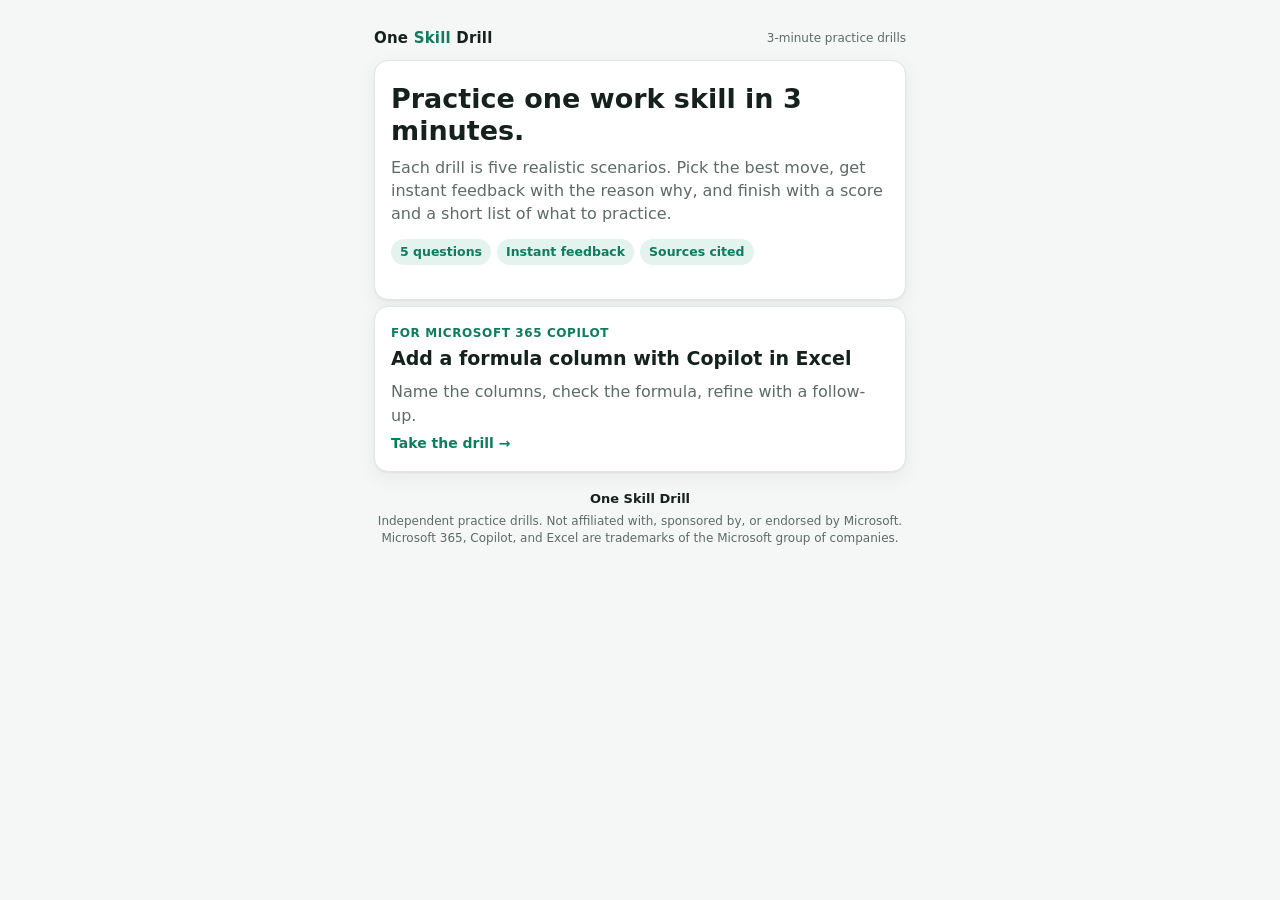
==== docs/index.html @ 16c70a92 "Serve site from docs/ for GitHub Pages" ====
<!doctype html>
<html lang="en">
<head>
<meta charset="utf-8">
<meta name="viewport" content="width=device-width, initial-scale=1, viewport-fit=cover">
<title>One Skill Drill · Practice one work skill in 3 minutes</title>
<meta name="description" content="Short interactive practice drills. One skill, five realistic scenarios, instant feedback, and a score.">
<meta name="theme-color" content="#0f7b5f">
<link rel="icon" href="data:image/svg+xml,%3Csvg xmlns='http://www.w3.org/2000/svg' viewBox='0 0 32 32'%3E%3Crect width='32' height='32' rx='8' fill='%230f7b5f'/%3E%3Ctext x='16' y='22' font-size='16' font-family='Arial' font-weight='700' fill='white' text-anchor='middle'%3E1%3C/text%3E%3C/svg%3E">
<link rel="stylesheet" href="engine/drill.css">
</head>
<body>
<div class="wrap">
  <div class="top"><a class="brand" href="./">One <span>Skill</span> Drill</a><span class="tag">3-minute practice drills</span></div>
  <div class="card">
    <h1>Practice one work skill in 3 minutes.</h1>
    <p class="lede">Each drill is five realistic scenarios. Pick the best move, get instant feedback with the reason why, and finish with a score and a short list of what to practice.</p>
    <ul class="meta"><li>5 questions</li><li>Instant feedback</li><li>Sources cited</li></ul>
  </div>
  <div class="drills">
    <a class="card" href="copilot-excel-formula-column/">
      <p class="label">for Microsoft 365 Copilot</p>
      <h2>Add a formula column with Copilot in Excel</h2>
      <p class="lede" style="margin:0">Name the columns, check the formula, refine with a follow-up.</p>
      <span class="go">Take the drill →</span>
    </a>
  </div>
  <footer>
    <span class="fb-brand">One Skill Drill</span>
    <p>Independent practice drills. Not affiliated with, sponsored by, or endorsed by Microsoft. Microsoft 365, Copilot, and Excel are trademarks of the Microsoft group of companies.</p>
      </footer>
</div>
</body>
</html>
---- docs/engine/drill.css ----
/* One Skill Drill engine styles - mobile first, no external assets */
:root{
  --bg:#f5f7f6; --card:#ffffff; --ink:#15211d; --muted:#5d6b66; --line:#dfe6e3;
  --accent:#0f7b5f; --accent-ink:#ffffff; --accent-soft:#e3f3ed;
  --good:#167a3e; --good-soft:#e5f5ea; --bad:#b4232c; --bad-soft:#fbe9ea;
  --warn:#9a6a00; --warn-soft:#fff4d6; --sel:#2f6fde;
  --radius:14px; --shadow:0 1px 2px rgba(0,0,0,.05),0 6px 20px rgba(16,40,32,.06);
  font-family:system-ui,-apple-system,"Segoe UI",Roboto,"Helvetica Neue",Arial,sans-serif;
}
*{box-sizing:border-box}
html,body{margin:0;background:var(--bg);color:var(--ink)}
body{line-height:1.45;-webkit-text-size-adjust:100%}
a{color:var(--accent)}
.wrap{max-width:560px;margin:0 auto;padding:16px 14px 28px}
.top{display:flex;align-items:center;justify-content:space-between;gap:10px;margin-bottom:10px}
.brand{font-weight:800;letter-spacing:.2px;font-size:15px;color:var(--ink);text-decoration:none}
.brand span{color:var(--accent)}
.tag{font-size:12px;color:var(--muted);text-align:right}
.card{background:var(--card);border:1px solid var(--line);border-radius:var(--radius);box-shadow:var(--shadow);padding:18px 16px}
h1{font-size:23px;line-height:1.2;margin:4px 0 8px}
h2{font-size:19px;line-height:1.25;margin:2px 0 10px}
.lede{color:var(--muted);margin:0 0 14px}
.meta{display:flex;flex-wrap:wrap;gap:6px;margin:0 0 16px;padding:0;list-style:none}
.meta li{font-size:12.5px;background:var(--accent-soft);color:var(--accent);padding:4px 9px;border-radius:999px;font-weight:600}
.btn{appearance:none;border:0;border-radius:12px;background:var(--accent);color:var(--accent-ink);font-weight:700;font-size:16px;padding:14px 18px;width:100%;cursor:pointer;min-height:48px}
.btn:focus-visible,.opt:focus-visible{outline:3px solid var(--sel);outline-offset:2px}
.btn.ghost{background:transparent;color:var(--accent);border:1.5px solid var(--accent)}
.btn-row{display:grid;gap:10px;margin-top:14px}
.progress{display:flex;align-items:center;gap:10px;margin:2px 0 14px;font-size:13px;color:var(--muted)}
.bar{flex:1;height:7px;background:var(--line);border-radius:99px;overflow:hidden}
.bar i{display:block;height:100%;background:var(--accent);width:0;transition:width .35s ease}
.label{font-size:12px;font-weight:700;text-transform:uppercase;letter-spacing:.6px;color:var(--accent);margin:0 0 4px}
.scenario{margin:0 0 12px}
.ask{font-weight:700;margin:14px 0 10px;font-size:17px}
.opts{display:grid;gap:9px}
.opt{display:flex;gap:10px;align-items:flex-start;text-align:left;width:100%;background:#fff;border:1.5px solid var(--line);border-radius:12px;padding:12px;font-size:15.5px;color:var(--ink);cursor:pointer;min-height:48px;transition:border-color .15s,background .15s}
.opt:hover:not([disabled]){border-color:#aac4bb}
.opt .k{flex:0 0 26px;height:26px;border-radius:7px;background:var(--bg);border:1px solid var(--line);display:grid;place-items:center;font-weight:700;font-size:13px;color:var(--muted)}
.opt .t{flex:1}
.opt.prompt .t{font-family:ui-monospace,SFMono-Regular,Menlo,Consolas,monospace;font-size:14px}
.opt[disabled]{cursor:default}
.opt.correct{border-color:var(--good);background:var(--good-soft)}
.opt.correct .k{background:var(--good);color:#fff;border-color:var(--good)}
.opt.wrong{border-color:var(--bad);background:var(--bad-soft)}
.opt.wrong .k{background:var(--bad);color:#fff;border-color:var(--bad)}
.opt.dim{opacity:.6}
.fb{margin-top:12px;border-radius:12px;padding:12px 13px;font-size:15px;display:none}
.fb.show{display:block;animation:pop .2s ease}
.fb.good{background:var(--good-soft);border:1px solid #b9e2c7}
.fb.bad{background:var(--bad-soft);border:1px solid #f0c3c6}
.fb b{display:block;margin-bottom:3px}
.fb .src{display:block;margin-top:6px;font-size:12.5px;color:var(--muted)}
@keyframes pop{from{transform:translateY(4px);opacity:0}to{transform:none;opacity:1}}
/* visuals */
.vis{margin:10px 0 4px;display:grid;gap:10px}
.sheet{border:1px solid #cfd8d4;border-radius:10px;overflow:hidden;background:#fff;font-size:13px}
.sheet .tabs{display:flex;gap:2px;background:#eef2f0;border-top:1px solid #cfd8d4;padding:0 6px;order:3}
.sheet .tabs span{padding:5px 10px;font-size:12px;color:var(--muted)}
.sheet .tabs span.on{background:#fff;color:var(--accent);font-weight:700;border-bottom:2px solid var(--accent)}
.sheet .fx{display:flex;gap:8px;align-items:center;border-bottom:1px solid #cfd8d4;padding:5px 8px;font-family:ui-monospace,Menlo,Consolas,monospace;font-size:12.5px;background:#fafcfb}
.sheet .fx em{font-style:italic;color:var(--muted);font-family:Georgia,serif;font-weight:700}
.sheet .fx .ref{color:var(--muted);min-width:24px}
.sheet .scroll{overflow-x:auto;-webkit-overflow-scrolling:touch}
.sheet table{border-collapse:collapse;width:100%;min-width:100%}
.sheet th,.sheet td{border:1px solid #e3e9e6;padding:6px 7px;white-space:nowrap;text-align:left}
.sheet thead th{background:#eef2f0;color:var(--muted);font-weight:600;font-size:11.5px;text-align:center;padding:3px}
.sheet td.rn{background:#eef2f0;color:var(--muted);font-size:11.5px;text-align:center;width:26px;padding:3px}
.sheet tr.hdr td:not(.rn){font-weight:700;background:#f4f8f6}
.sheet td.num{text-align:right;font-variant-numeric:tabular-nums}
.sheet td.new{background:#fff8dc;box-shadow:inset 0 0 0 1.5px #e3b341}
.sheet td.sel{box-shadow:inset 0 0 0 2px var(--sel)}
.sheet td.bad{background:var(--bad-soft);color:var(--bad)}
.sheet td.good{background:var(--good-soft)}
.sheet td.q{color:var(--warn);font-weight:700;text-align:center}
.sheet .cap{padding:6px 9px;font-size:12px;color:var(--muted);border-top:1px solid #e3e9e6;background:#fafcfb}
.pane{border:1px solid #cfd8d4;border-radius:12px;background:#fbfcfc;overflow:hidden}
.pane .ph{display:flex;align-items:center;justify-content:space-between;padding:8px 11px;border-bottom:1px solid #e3e9e6;font-weight:700;font-size:13px}
.pane .ph small{font-weight:500;color:var(--muted)}
.pane .modes{display:flex;gap:6px;padding:9px 11px 0}
.pane .modes span{font-size:12px;border:1px solid #cfd8d4;border-radius:999px;padding:3px 10px;color:var(--muted);background:#fff}
.pane .modes span.on{border-color:var(--accent);color:var(--accent);font-weight:700}
.pane .msgs{padding:10px 11px;display:grid;gap:8px}
.pane .msg{max-width:88%;padding:8px 11px;border-radius:12px;font-size:13.5px}
.pane .msg.you{justify-self:end;background:var(--accent);color:#fff;border-bottom-right-radius:4px}
.pane .msg.reply{justify-self:start;background:#fff;border:1px solid #e3e9e6;border-bottom-left-radius:4px}
.pane .box{margin:0 11px 11px;border:1.5px solid #cfd8d4;border-radius:10px;padding:9px 11px;font-size:13.5px;color:var(--muted);background:#fff;display:flex;justify-content:space-between;gap:8px}
.pane .box b{color:var(--accent)}
.clip{border:1px solid #cfd8d4;border-radius:12px;background:#fff;overflow:hidden}
.clip .ch{background:#22302b;color:#fff;padding:9px 12px;font-weight:700;font-size:13.5px;display:flex;justify-content:space-between;gap:8px}
.clip .ch small{font-weight:500;opacity:.8}
.clip ul{list-style:none;margin:0;padding:4px 0}
.clip li{display:flex;justify-content:space-between;align-items:center;gap:10px;padding:8px 12px;border-bottom:1px solid #eef2f0;font-size:13.5px}
.clip li:last-child{border-bottom:0}
.clip li .st{font-weight:700;font-size:12px;white-space:nowrap;padding:2px 8px;border-radius:999px}
.st.ok{background:var(--good-soft);color:var(--good)}
.st.bad{background:var(--bad-soft);color:var(--bad)}
.st.warn{background:var(--warn-soft);color:var(--warn)}
.st.todo{background:#eef2f0;color:var(--muted)}
.clip li.hl{background:#fffbea}
.clip .cf{padding:8px 12px;font-size:12px;color:var(--muted);background:#fafcfb;border-top:1px solid #eef2f0}
/* results */
.score{display:flex;align-items:center;gap:16px;margin:6px 0 14px}
.ring{--p:0;width:96px;height:96px;border-radius:50%;flex:0 0 96px;display:grid;place-items:center;background:conic-gradient(var(--accent) calc(var(--p)*1%),var(--line) 0)}
.ring b{width:76px;height:76px;border-radius:50%;background:#fff;display:grid;place-items:center;font-size:24px}
.recap{margin:8px 0 0;padding-left:20px}
.recap li{margin:6px 0}
.recap li.ok{color:var(--muted)}
.sources{margin-top:18px;font-size:13px;color:var(--muted)}
.sources h3{font-size:13px;text-transform:uppercase;letter-spacing:.6px;margin:0 0 6px;color:var(--ink)}
.sources ol{padding-left:20px;margin:0}
.sources li{margin:4px 0;word-break:break-word}
footer{margin-top:18px;text-align:center;font-size:12px;color:var(--muted)}
footer .fb-brand{font-weight:800;color:var(--ink);font-size:13px;display:block;margin-bottom:4px}
footer p{margin:4px 0}
.sr{position:absolute;width:1px;height:1px;overflow:hidden;clip:rect(0 0 0 0)}
.drills{display:grid;gap:12px;margin-top:6px}
.drills a.card{display:block;text-decoration:none;color:inherit}
.drills a.card:hover{border-color:#aac4bb}
.drills .go{color:var(--accent);font-weight:700;font-size:14px;margin-top:6px;display:block}
@media (min-width:600px){.wrap{padding-top:28px}h1{font-size:27px}}
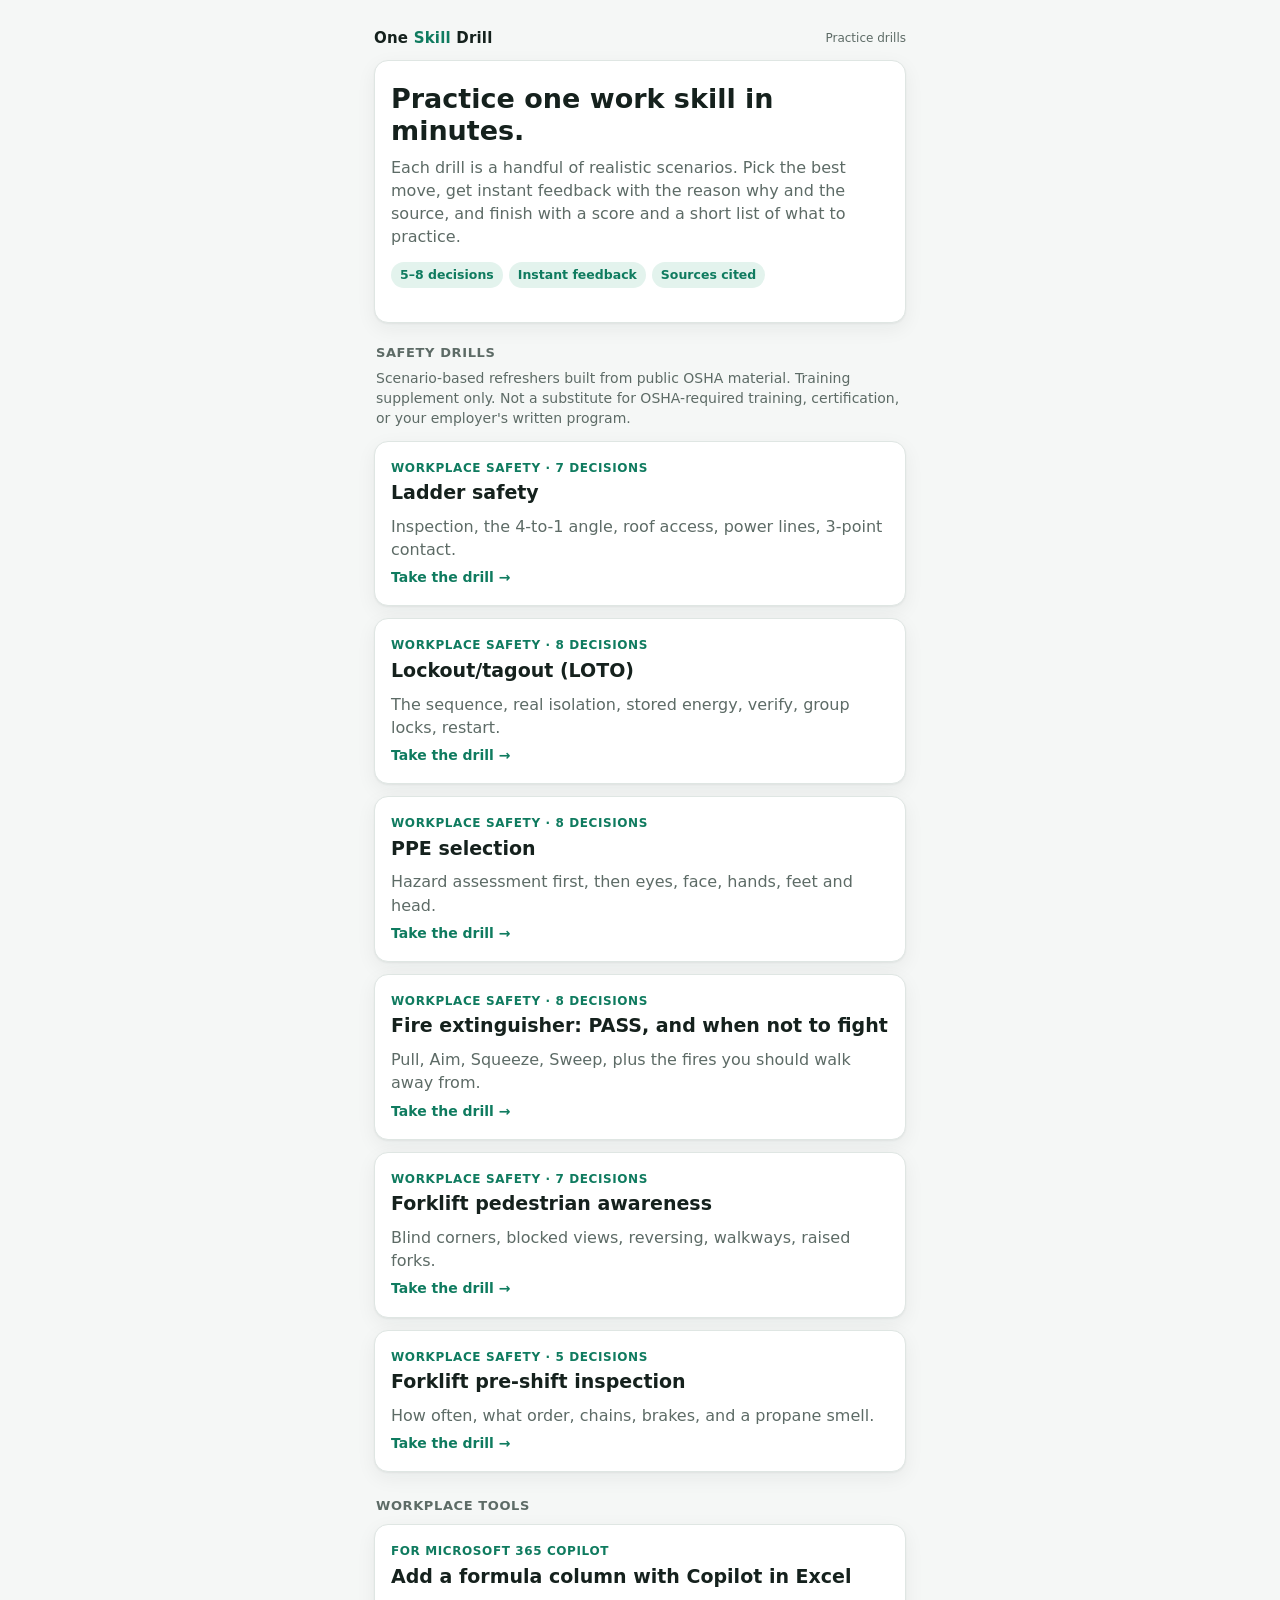
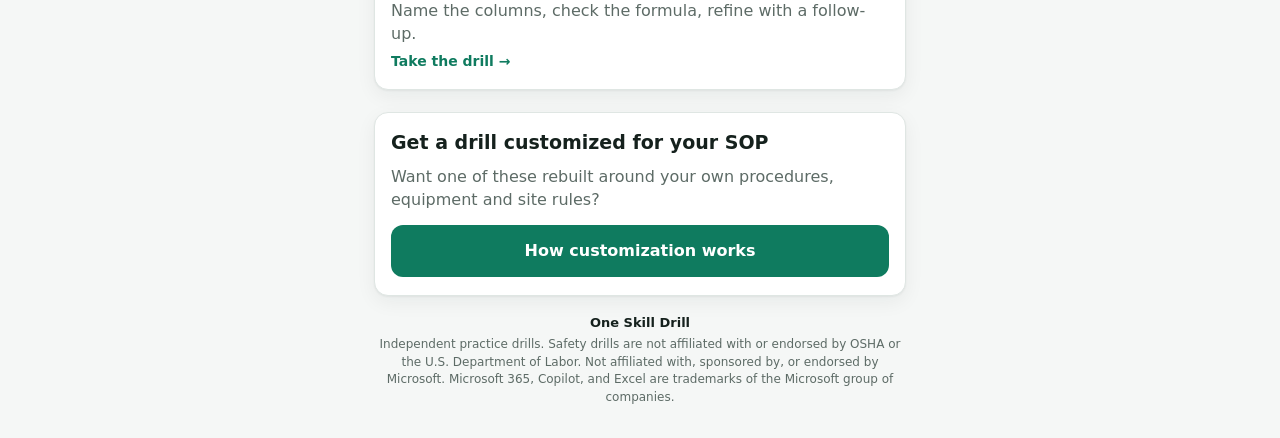
==== commit 612fa886: "Add safety drills, customization page, and Safety drills section" ====
--- a/docs/index.html
+++ b/docs/index.html
@@ -3,20 +3,68 @@
 <head>
 <meta charset="utf-8">
 <meta name="viewport" content="width=device-width, initial-scale=1, viewport-fit=cover">
-<title>One Skill Drill · Practice one work skill in 3 minutes</title>
-<meta name="description" content="Short interactive practice drills. One skill, five realistic scenarios, instant feedback, and a score.">
+<title>One Skill Drill · Practice one work skill in minutes</title>
+<meta name="description" content="Short interactive practice drills and workplace safety simulators. Realistic scenarios, instant feedback with sources, and a score.">
 <meta name="theme-color" content="#0f7b5f">
 <link rel="icon" href="data:image/svg+xml,%3Csvg xmlns='http://www.w3.org/2000/svg' viewBox='0 0 32 32'%3E%3Crect width='32' height='32' rx='8' fill='%230f7b5f'/%3E%3Ctext x='16' y='22' font-size='16' font-family='Arial' font-weight='700' fill='white' text-anchor='middle'%3E1%3C/text%3E%3C/svg%3E">
 <link rel="stylesheet" href="engine/drill.css">
+<style>
+.section-h{font-size:13px;text-transform:uppercase;letter-spacing:.6px;color:var(--muted);margin:26px 2px 10px}
+.section-h:first-of-type{margin-top:22px}
+.section-note{color:var(--muted);font-size:14px;margin:-4px 2px 12px}
+</style>
 </head>
 <body>
 <div class="wrap">
-  <div class="top"><a class="brand" href="./">One <span>Skill</span> Drill</a><span class="tag">3-minute practice drills</span></div>
+  <div class="top"><a class="brand" href="./">One <span>Skill</span> Drill</a><span class="tag">Practice drills</span></div>
   <div class="card">
-    <h1>Practice one work skill in 3 minutes.</h1>
-    <p class="lede">Each drill is five realistic scenarios. Pick the best move, get instant feedback with the reason why, and finish with a score and a short list of what to practice.</p>
-    <ul class="meta"><li>5 questions</li><li>Instant feedback</li><li>Sources cited</li></ul>
+    <h1>Practice one work skill in minutes.</h1>
+    <p class="lede">Each drill is a handful of realistic scenarios. Pick the best move, get instant feedback with the reason why and the source, and finish with a score and a short list of what to practice.</p>
+    <ul class="meta"><li>5–8 decisions</li><li>Instant feedback</li><li>Sources cited</li></ul>
   </div>
+
+  <h2 class="section-h" id="safety">Safety drills</h2>
+  <p class="section-note">Scenario-based refreshers built from public OSHA material. Training supplement only. Not a substitute for OSHA-required training, certification, or your employer's written program.</p>
+  <div class="drills">
+    <a class="card" href="ladder-safety/">
+      <p class="label">Workplace safety · 7 decisions</p>
+      <h2>Ladder safety</h2>
+      <p class="lede" style="margin:0">Inspection, the 4-to-1 angle, roof access, power lines, 3-point contact.</p>
+      <span class="go">Take the drill →</span>
+    </a>
+    <a class="card" href="lockout-tagout/">
+      <p class="label">Workplace safety · 8 decisions</p>
+      <h2>Lockout/tagout (LOTO)</h2>
+      <p class="lede" style="margin:0">The sequence, real isolation, stored energy, verify, group locks, restart.</p>
+      <span class="go">Take the drill →</span>
+    </a>
+    <a class="card" href="ppe-selection/">
+      <p class="label">Workplace safety · 8 decisions</p>
+      <h2>PPE selection</h2>
+      <p class="lede" style="margin:0">Hazard assessment first, then eyes, face, hands, feet and head.</p>
+      <span class="go">Take the drill →</span>
+    </a>
+    <a class="card" href="fire-extinguisher-pass/">
+      <p class="label">Workplace safety · 8 decisions</p>
+      <h2>Fire extinguisher: PASS, and when not to fight</h2>
+      <p class="lede" style="margin:0">Pull, Aim, Squeeze, Sweep, plus the fires you should walk away from.</p>
+      <span class="go">Take the drill →</span>
+    </a>
+    <a class="card" href="forklift-pedestrian-awareness/">
+      <p class="label">Workplace safety · 7 decisions</p>
+      <h2>Forklift pedestrian awareness</h2>
+      <p class="lede" style="margin:0">Blind corners, blocked views, reversing, walkways, raised forks.</p>
+      <span class="go">Take the drill →</span>
+    </a>
+    <a class="card" href="forklift-pre-shift-inspection/">
+      <p class="label">Workplace safety · 5 decisions</p>
+      <h2>Forklift pre-shift inspection</h2>
+      <p class="lede" style="margin:0">How often, what order, chains, brakes, and a propane smell.</p>
+      <span class="go">Take the drill →</span>
+    </a>
+  </div>
+
+  <h2 class="section-h" id="tools">Workplace tools</h2>
   <div class="drills">
     <a class="card" href="copilot-excel-formula-column/">
       <p class="label">for Microsoft 365 Copilot</p>
@@ -25,10 +73,17 @@
       <span class="go">Take the drill →</span>
     </a>
   </div>
+
+  <div class="card" style="margin-top:22px">
+    <h2 style="margin-top:0">Get a drill customized for your SOP</h2>
+    <p class="lede">Want one of these rebuilt around your own procedures, equipment and site rules?</p>
+    <a class="btn" href="contact/" style="display:block;text-align:center;text-decoration:none">How customization works</a>
+  </div>
+
   <footer>
     <span class="fb-brand">One Skill Drill</span>
-    <p>Independent practice drills. Not affiliated with, sponsored by, or endorsed by Microsoft. Microsoft 365, Copilot, and Excel are trademarks of the Microsoft group of companies.</p>
-      </footer>
+    <p>Independent practice drills. Safety drills are not affiliated with or endorsed by OSHA or the U.S. Department of Labor. Not affiliated with, sponsored by, or endorsed by Microsoft. Microsoft 365, Copilot, and Excel are trademarks of the Microsoft group of companies.</p>
+  </footer>
 </div>
 </body>
 </html>
--- a/docs/engine/drill.css
+++ b/docs/engine/drill.css
@@ -118,3 +118,8 @@
 .drills a.card:hover{border-color:#aac4bb}
 .drills .go{color:var(--accent);font-weight:700;font-size:14px;margin-top:6px;display:block}
 @media (min-width:600px){.wrap{padding-top:28px}h1{font-size:27px}}
+.disclaimer{margin:14px 0;padding:10px 12px;border-radius:10px;background:#fff7e0;border:1px solid #f0d58a;color:#5a4300;font-size:13.5px;line-height:1.45}
+.cta{margin-top:20px;padding:16px 14px;border-radius:var(--radius);background:var(--accent-soft);border:1.5px solid var(--accent)}
+.cta h3{margin:0 0 6px;font-size:18px;color:var(--ink)}
+.cta p{margin:0 0 12px;color:var(--muted);font-size:14.5px}
+.cta .btn{display:block;text-align:center;text-decoration:none}
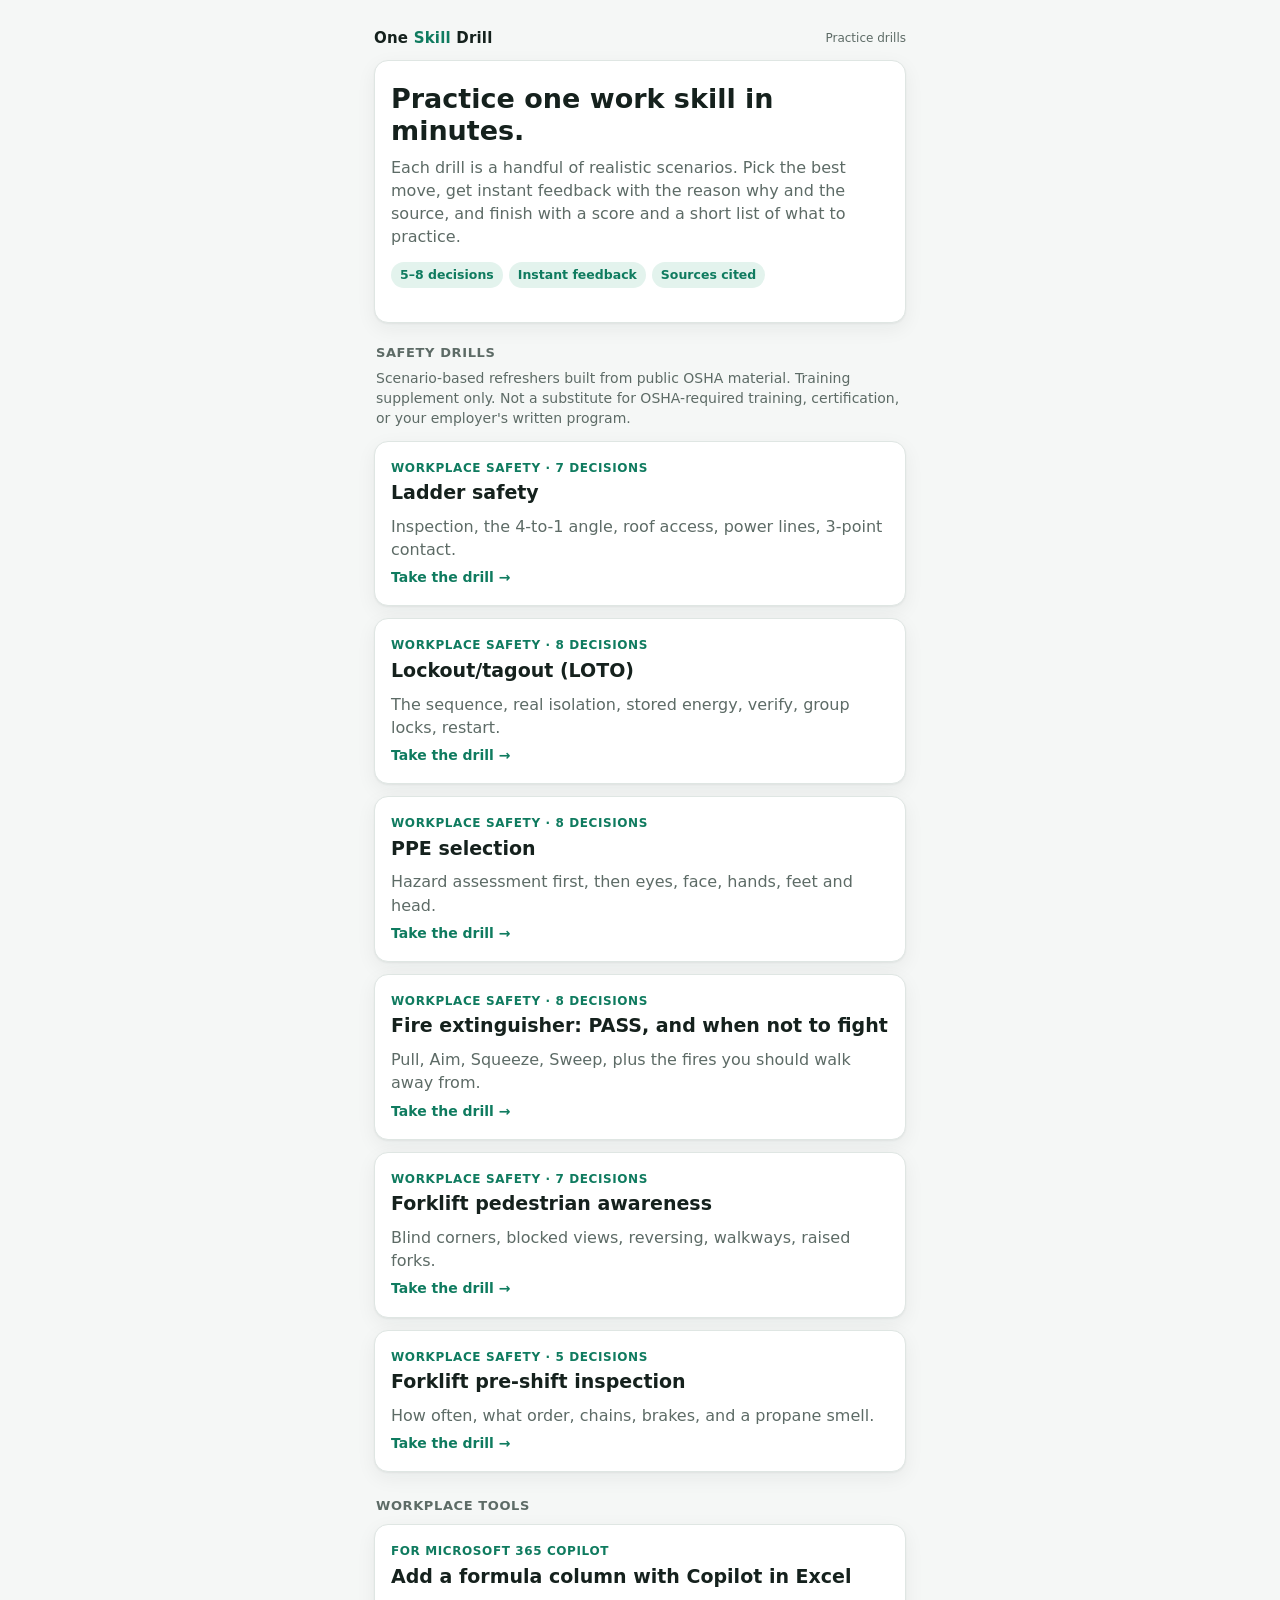
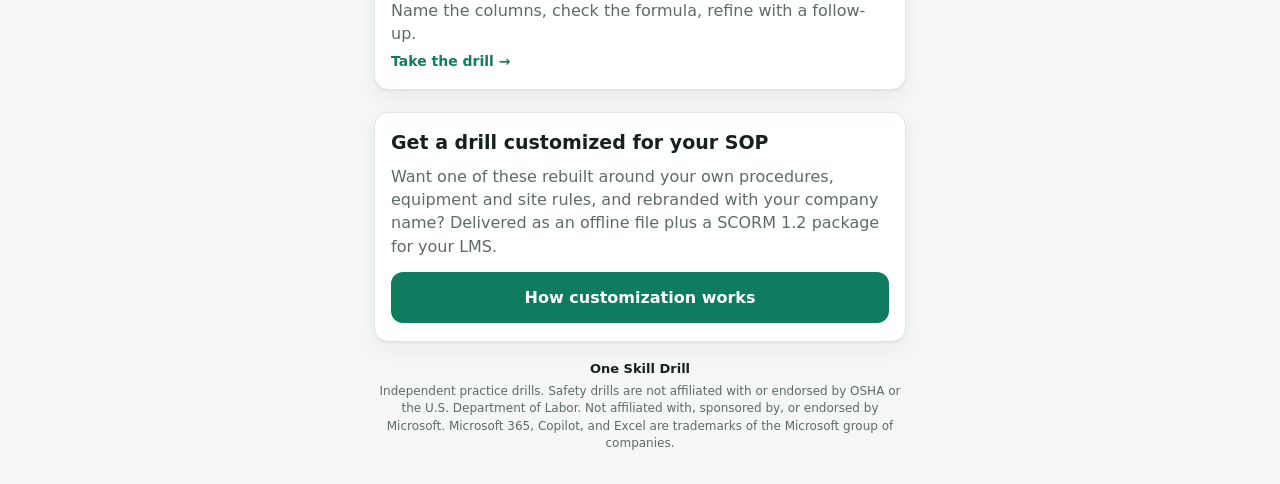
==== commit 9cd81964: "Rebrand offer and SCORM 1.2 on customization page and drill CTAs" ====
--- a/docs/index.html
+++ b/docs/index.html
@@ -76,7 +76,7 @@
 
   <div class="card" style="margin-top:22px">
     <h2 style="margin-top:0">Get a drill customized for your SOP</h2>
-    <p class="lede">Want one of these rebuilt around your own procedures, equipment and site rules?</p>
+    <p class="lede">Want one of these rebuilt around your own procedures, equipment and site rules, and rebranded with your company name? Delivered as an offline file plus a SCORM 1.2 package for your LMS.</p>
     <a class="btn" href="contact/" style="display:block;text-align:center;text-decoration:none">How customization works</a>
   </div>
 
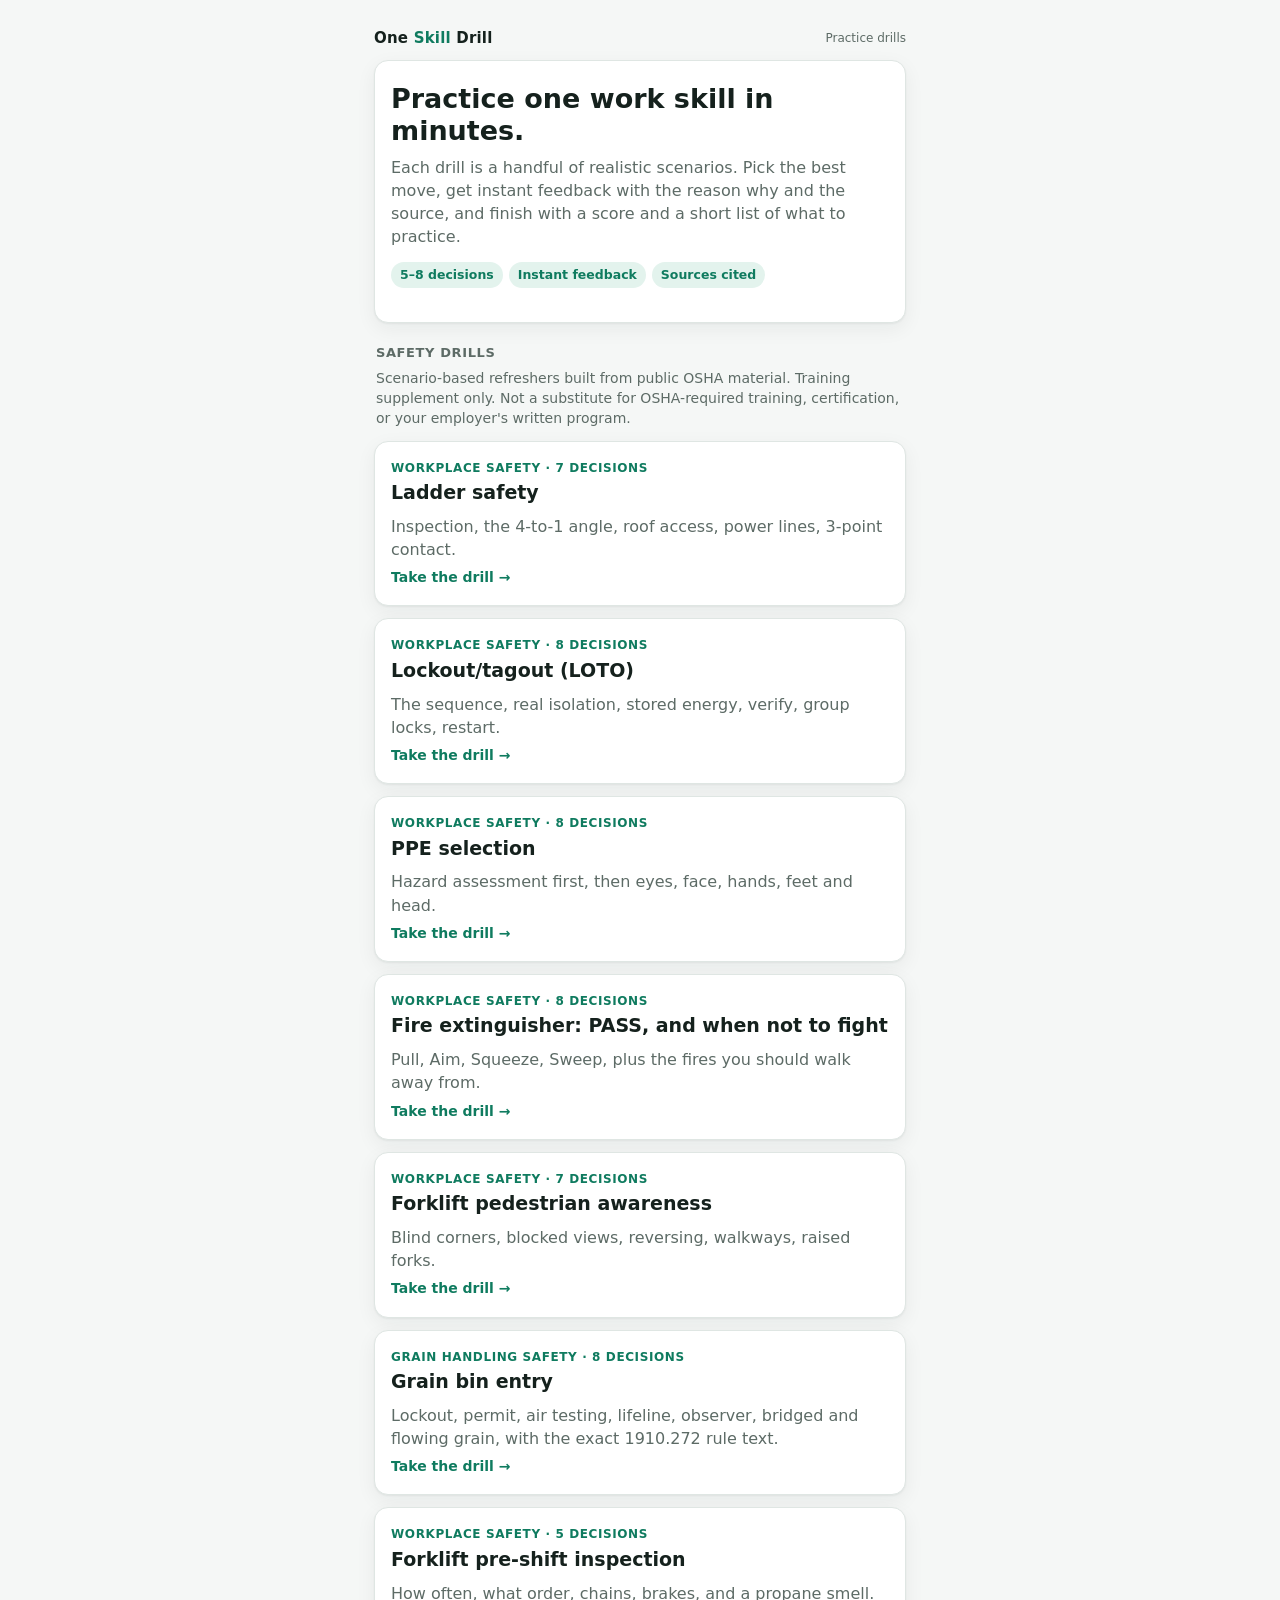
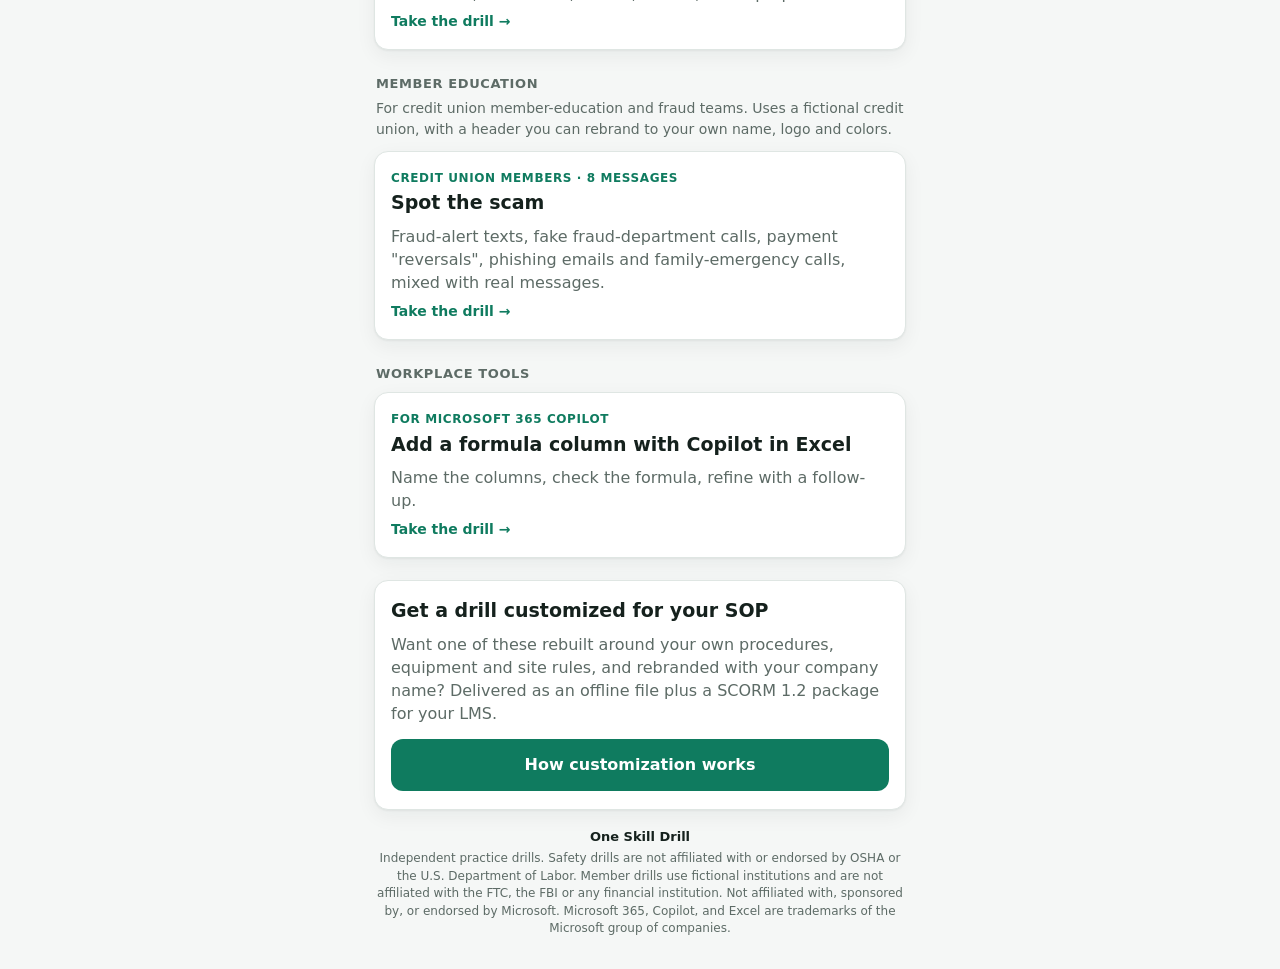
==== commit 8c66afb5: "Add grain bin entry and spot-the-scam drills" ====
--- a/docs/index.html
+++ b/docs/index.html
@@ -56,10 +56,27 @@
       <p class="lede" style="margin:0">Blind corners, blocked views, reversing, walkways, raised forks.</p>
       <span class="go">Take the drill →</span>
     </a>
+    <a class="card" href="grain-bin-entry/">
+      <p class="label">Grain handling safety · 8 decisions</p>
+      <h2>Grain bin entry</h2>
+      <p class="lede" style="margin:0">Lockout, permit, air testing, lifeline, observer, bridged and flowing grain, with the exact 1910.272 rule text.</p>
+      <span class="go">Take the drill →</span>
+    </a>
     <a class="card" href="forklift-pre-shift-inspection/">
       <p class="label">Workplace safety · 5 decisions</p>
       <h2>Forklift pre-shift inspection</h2>
       <p class="lede" style="margin:0">How often, what order, chains, brakes, and a propane smell.</p>
+      <span class="go">Take the drill →</span>
+    </a>
+  </div>
+
+  <h2 class="section-h" id="members">Member education</h2>
+  <p class="section-note">For credit union member-education and fraud teams. Uses a fictional credit union, with a header you can rebrand to your own name, logo and colors.</p>
+  <div class="drills">
+    <a class="card" href="spot-the-scam/">
+      <p class="label">Credit union members · 8 messages</p>
+      <h2>Spot the scam</h2>
+      <p class="lede" style="margin:0">Fraud-alert texts, fake fraud-department calls, payment "reversals", phishing emails and family-emergency calls, mixed with real messages.</p>
       <span class="go">Take the drill →</span>
     </a>
   </div>
@@ -82,7 +99,7 @@
 
   <footer>
     <span class="fb-brand">One Skill Drill</span>
-    <p>Independent practice drills. Safety drills are not affiliated with or endorsed by OSHA or the U.S. Department of Labor. Not affiliated with, sponsored by, or endorsed by Microsoft. Microsoft 365, Copilot, and Excel are trademarks of the Microsoft group of companies.</p>
+    <p>Independent practice drills. Safety drills are not affiliated with or endorsed by OSHA or the U.S. Department of Labor. Member drills use fictional institutions and are not affiliated with the FTC, the FBI or any financial institution. Not affiliated with, sponsored by, or endorsed by Microsoft. Microsoft 365, Copilot, and Excel are trademarks of the Microsoft group of companies.</p>
   </footer>
 </div>
 </body>
--- a/docs/engine/drill.css
+++ b/docs/engine/drill.css
@@ -48,7 +48,7 @@
 .fb.show{display:block;animation:pop .2s ease}
 .fb.good{background:var(--good-soft);border:1px solid #b9e2c7}
 .fb.bad{background:var(--bad-soft);border:1px solid #f0c3c6}
-.fb b{display:block;margin-bottom:3px}
+.fb>b:first-child{display:block;margin-bottom:3px}
 .fb .src{display:block;margin-top:6px;font-size:12.5px;color:var(--muted)}
 @keyframes pop{from{transform:translateY(4px);opacity:0}to{transform:none;opacity:1}}
 /* visuals */
@@ -123,3 +123,29 @@
 .cta h3{margin:0 0 6px;font-size:18px;color:var(--ink)}
 .cta p{margin:0 0 12px;color:var(--muted);font-size:14.5px}
 .cta .btn{display:block;text-align:center;text-decoration:none}
+.msgv{border:1px solid #cfd8d4;border-radius:14px;background:#fff;overflow:hidden;font-size:14px}
+.msgv .mh{display:flex;align-items:center;gap:9px;padding:9px 12px;background:#f2f5f4;border-bottom:1px solid #e3e9e6}
+.msgv .mi{font-size:18px;line-height:1}
+.msgv .mf{display:flex;flex-direction:column;min-width:0;flex:1}
+.msgv .mf b{font-size:13.5px;word-break:break-word}
+.msgv .mf small{color:var(--muted);font-size:12px;word-break:break-all}
+.msgv .mt{font-size:11.5px;color:var(--muted);white-space:nowrap}
+.msgv .ms{padding:7px 12px;border-bottom:1px solid #eef2f0;font-weight:700;font-size:13.5px}
+.msgv .ms small{font-weight:500;color:var(--muted);margin-right:4px}
+.msgv .mb{padding:10px 12px}
+.msgv .mb p{margin:0 0 7px}
+.msgv .mb p:last-child{margin-bottom:0}
+.msgv.sms .mb p:not(.mlink){background:#eef2f0;border-radius:14px 14px 14px 4px;padding:8px 11px;display:inline-block;max-width:92%}
+.msgv .ml.you{text-align:right;color:var(--accent)}
+.msgv .ml.them{color:var(--ink)}
+.msgv .mlink span{color:#1a56c4;text-decoration:underline;word-break:break-all}
+.msgv .mn{padding:7px 12px;font-size:12px;color:var(--muted);background:#fafcfb;border-top:1px solid #eef2f0}
+.msgv.call .mh,.msgv.voicemail .mh{background:#22302b;color:#fff}
+.msgv.call .mf small,.msgv.call .mt,.msgv.voicemail .mf small,.msgv.voicemail .mt{color:#cfe0da}
+blockquote.rule{margin:8px 0 2px;padding:8px 11px;border-left:3px solid var(--accent);background:rgba(255,255,255,.7);border-radius:0 8px 8px 0;font-size:13.5px}
+blockquote.rule p{margin:0 0 4px;font-family:Georgia,"Times New Roman",serif}
+blockquote.rule cite{font-style:normal;font-size:12px;font-weight:700;color:var(--muted)}
+.hbrand{display:flex;align-items:center;gap:8px}
+.hbrand>span:last-child{color:var(--ink)}
+.hbrand .hbadge{display:inline-grid;place-items:center;min-width:28px;height:28px;padding:0 6px;border-radius:8px;background:var(--accent);color:var(--accent-ink);font-size:12.5px;font-weight:800;letter-spacing:.3px}
+.hlogo{height:28px;width:auto;max-width:120px;object-fit:contain}
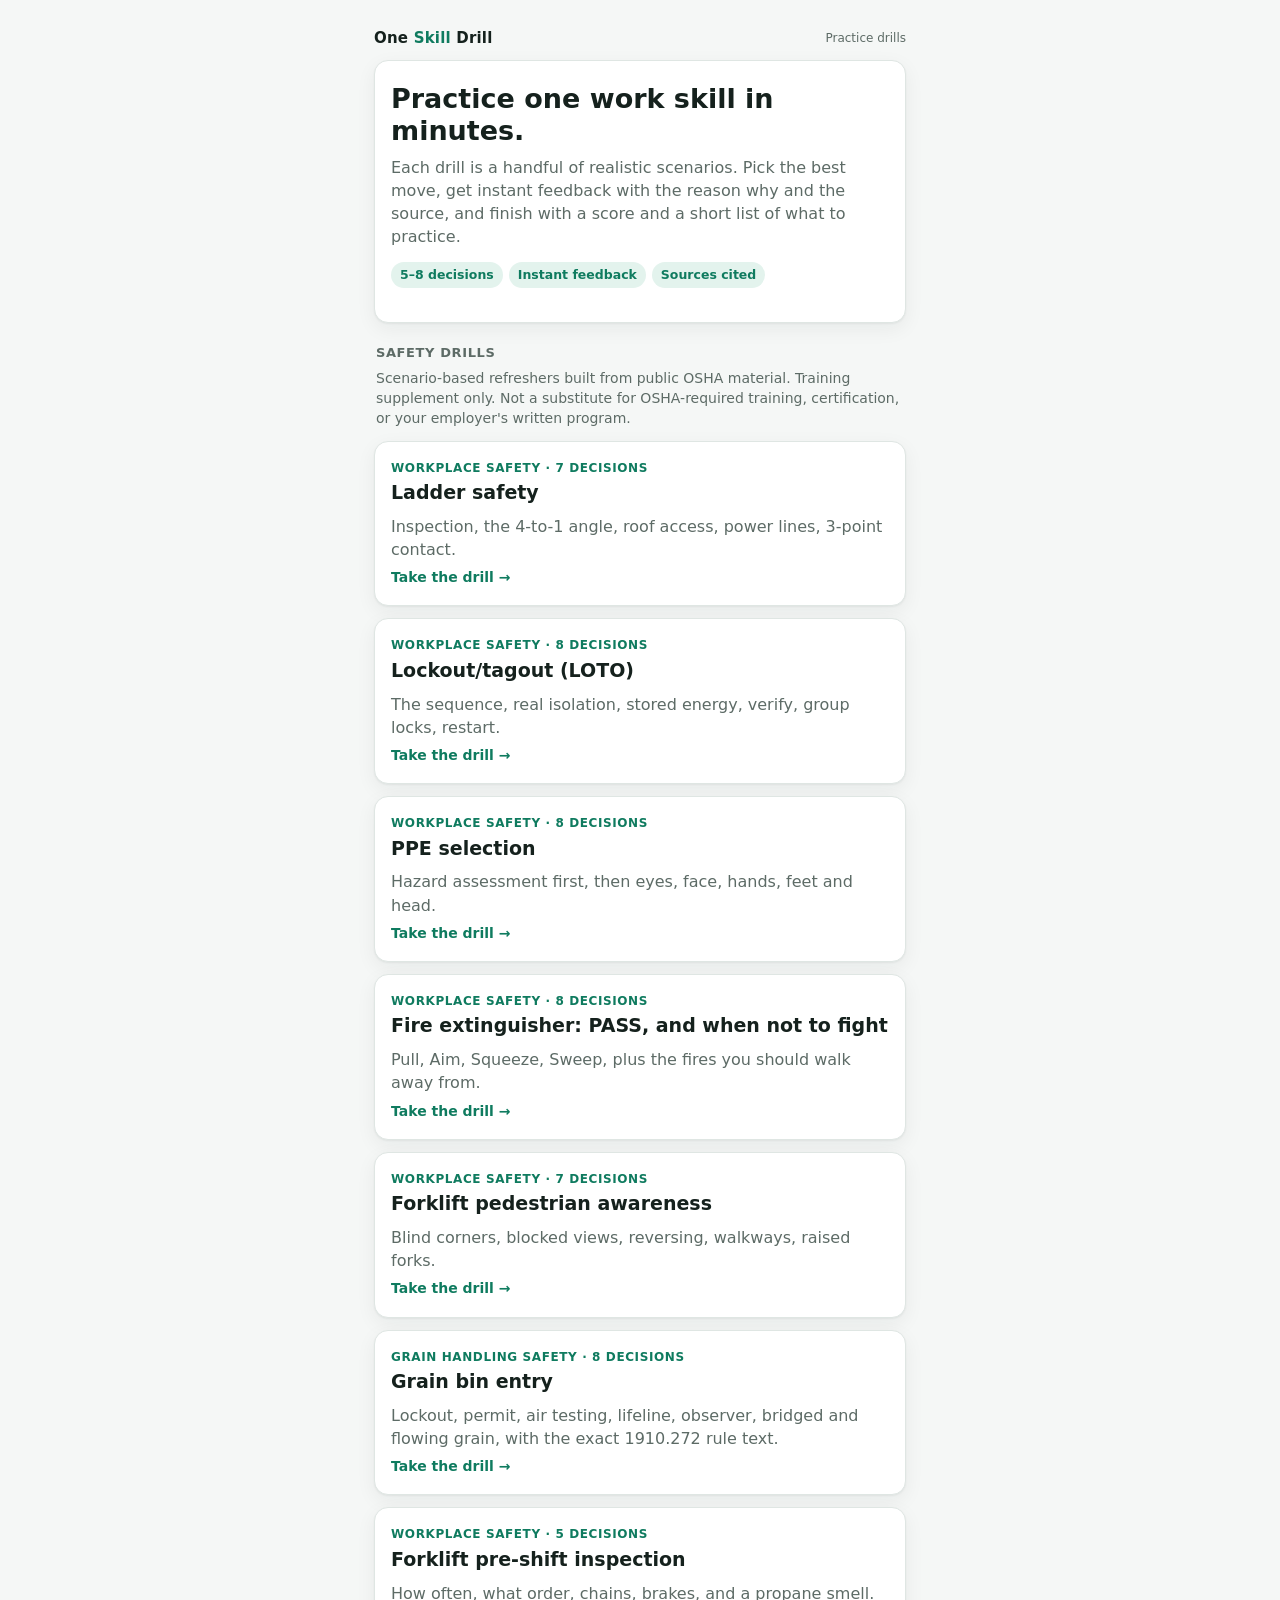
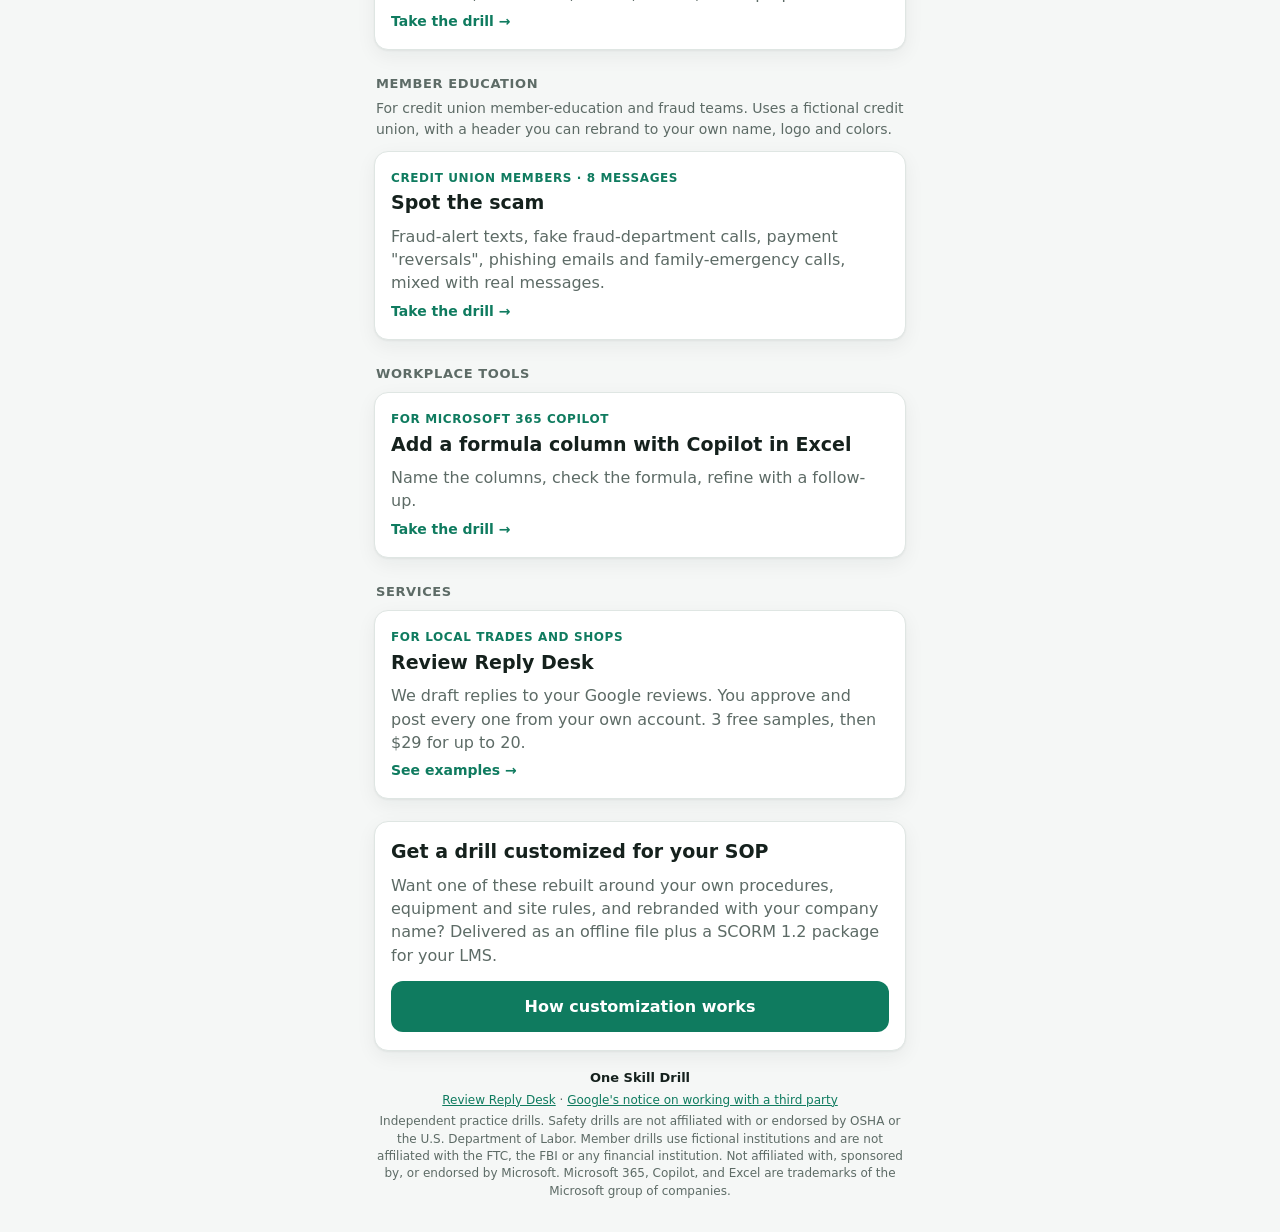
==== commit 0ba0c15c: "Link Review Reply Desk from home and footer" ====
--- a/docs/index.html
+++ b/docs/index.html
@@ -91,6 +91,16 @@
     </a>
   </div>
 
+  <h2 class="section-h" id="services">Services</h2>
+  <div class="drills">
+    <a class="card" href="review-reply-desk/">
+      <p class="label">for local trades and shops</p>
+      <h2>Review Reply Desk</h2>
+      <p class="lede" style="margin:0">We draft replies to your Google reviews. You approve and post every one from your own account. 3 free samples, then $29 for up to 20.</p>
+      <span class="go">See examples →</span>
+    </a>
+  </div>
+
   <div class="card" style="margin-top:22px">
     <h2 style="margin-top:0">Get a drill customized for your SOP</h2>
     <p class="lede">Want one of these rebuilt around your own procedures, equipment and site rules, and rebranded with your company name? Delivered as an offline file plus a SCORM 1.2 package for your LMS.</p>
@@ -99,6 +109,7 @@
 
   <footer>
     <span class="fb-brand">One Skill Drill</span>
+    <p class="fb-links"><a href="review-reply-desk/">Review Reply Desk</a> · <a href="https://support.google.com/business/answer/7163406?hl=en">Google's notice on working with a third party</a></p>
     <p>Independent practice drills. Safety drills are not affiliated with or endorsed by OSHA or the U.S. Department of Labor. Member drills use fictional institutions and are not affiliated with the FTC, the FBI or any financial institution. Not affiliated with, sponsored by, or endorsed by Microsoft. Microsoft 365, Copilot, and Excel are trademarks of the Microsoft group of companies.</p>
   </footer>
 </div>
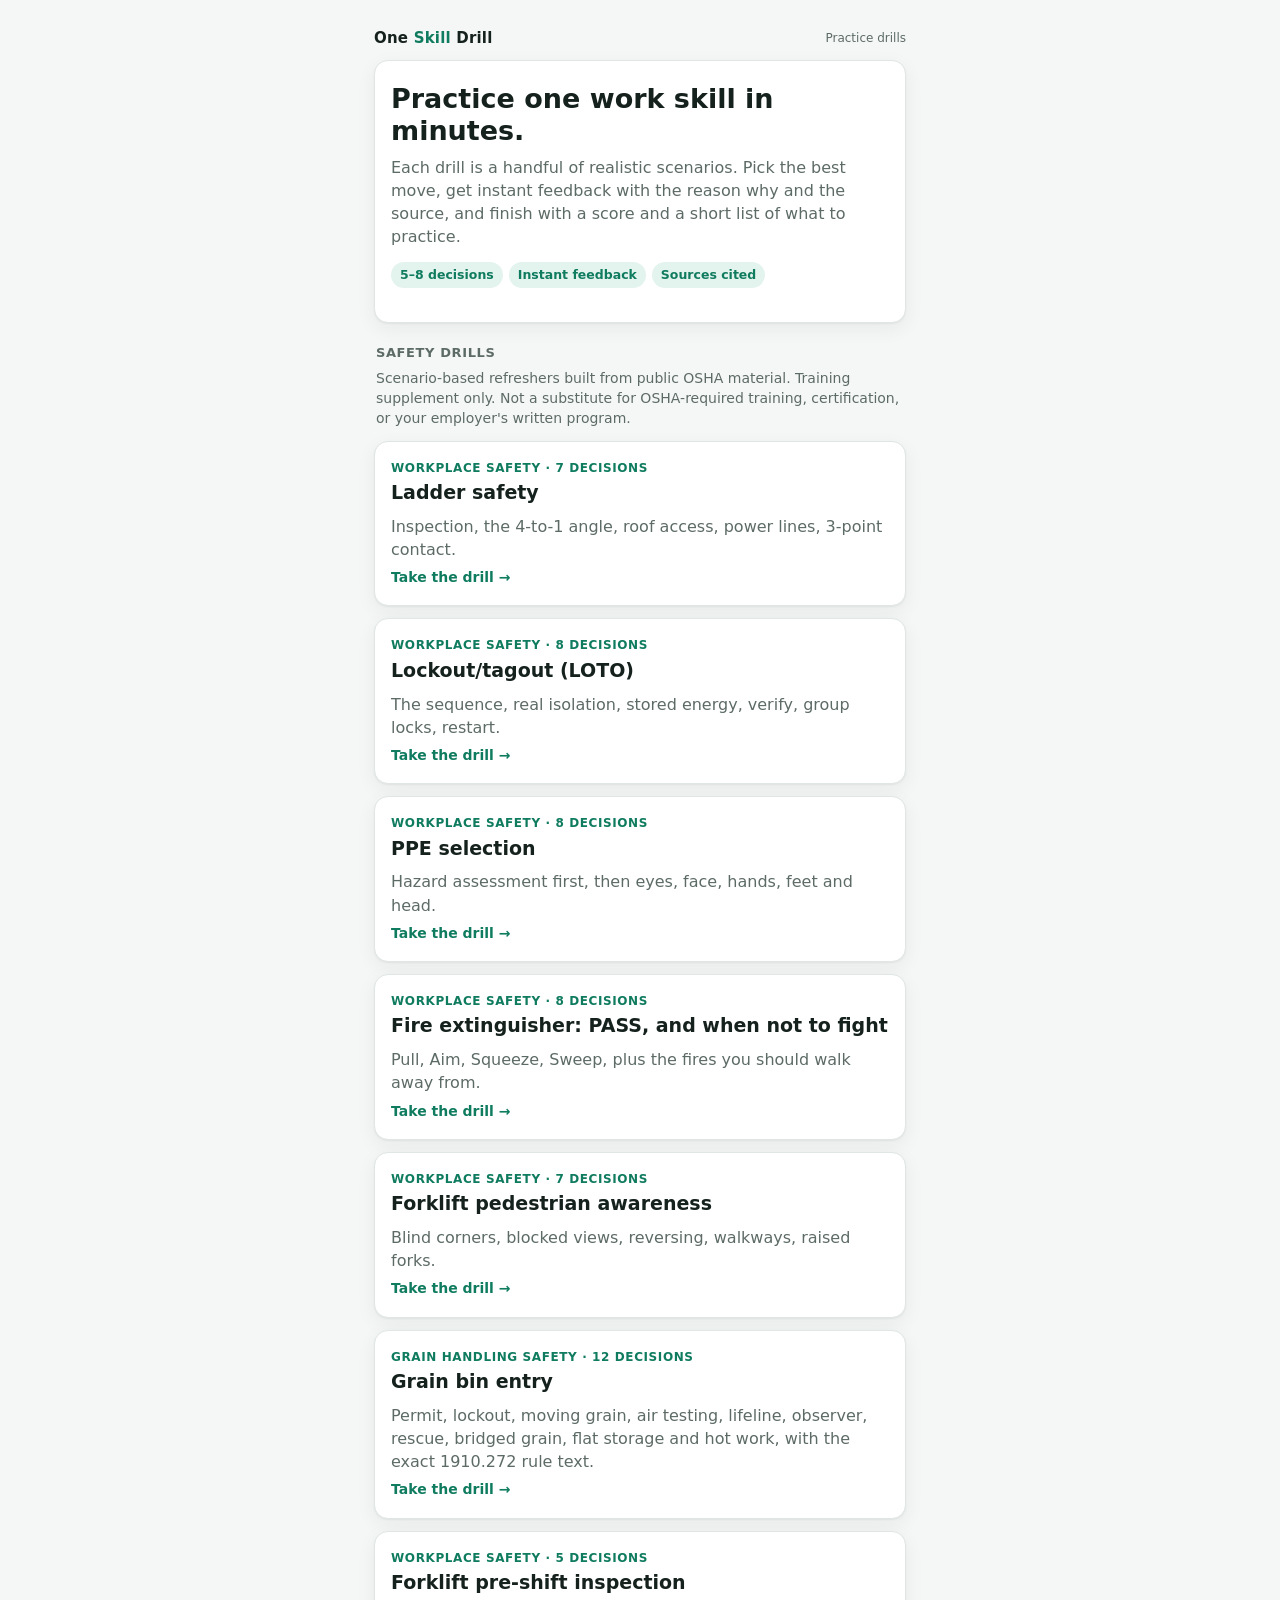
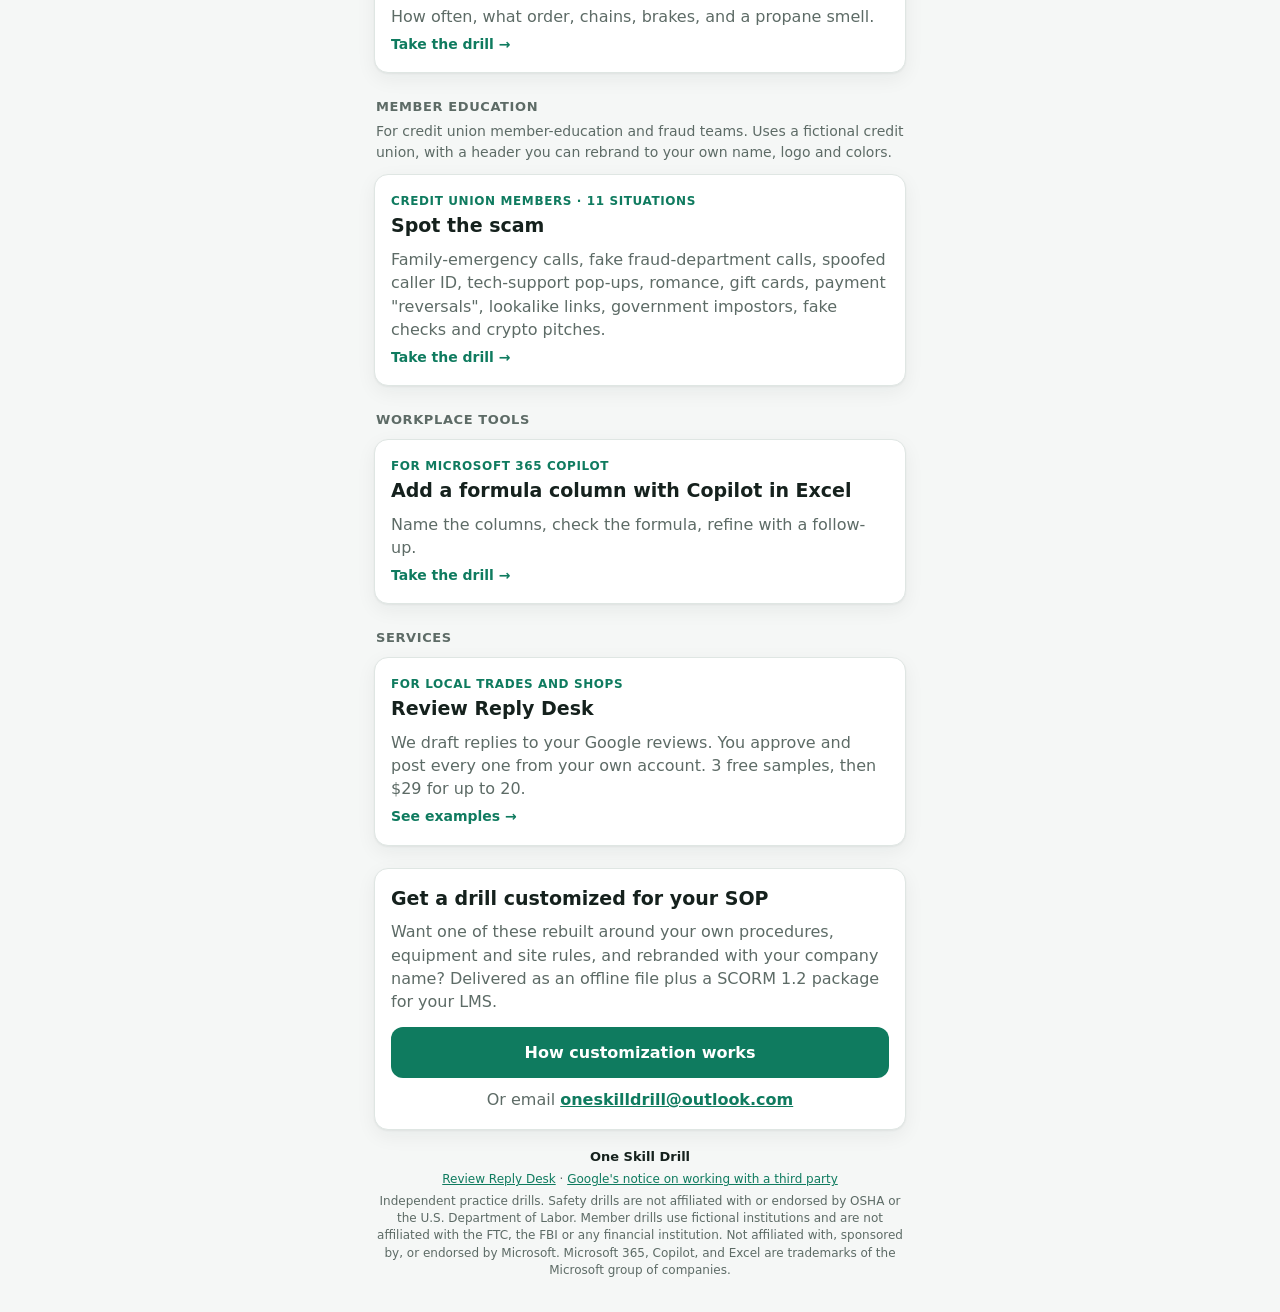
==== commit be5835fa: "Contact email on all drills; grain bin entry expanded to 12 decisions; spot the scam expanded to 11 " ====
--- a/docs/index.html
+++ b/docs/index.html
@@ -57,9 +57,9 @@
       <span class="go">Take the drill →</span>
     </a>
     <a class="card" href="grain-bin-entry/">
-      <p class="label">Grain handling safety · 8 decisions</p>
+      <p class="label">Grain handling safety · 12 decisions</p>
       <h2>Grain bin entry</h2>
-      <p class="lede" style="margin:0">Lockout, permit, air testing, lifeline, observer, bridged and flowing grain, with the exact 1910.272 rule text.</p>
+      <p class="lede" style="margin:0">Permit, lockout, moving grain, air testing, lifeline, observer, rescue, bridged grain, flat storage and hot work, with the exact 1910.272 rule text.</p>
       <span class="go">Take the drill →</span>
     </a>
     <a class="card" href="forklift-pre-shift-inspection/">
@@ -74,9 +74,9 @@
   <p class="section-note">For credit union member-education and fraud teams. Uses a fictional credit union, with a header you can rebrand to your own name, logo and colors.</p>
   <div class="drills">
     <a class="card" href="spot-the-scam/">
-      <p class="label">Credit union members · 8 messages</p>
+      <p class="label">Credit union members · 11 situations</p>
       <h2>Spot the scam</h2>
-      <p class="lede" style="margin:0">Fraud-alert texts, fake fraud-department calls, payment "reversals", phishing emails and family-emergency calls, mixed with real messages.</p>
+      <p class="lede" style="margin:0">Family-emergency calls, fake fraud-department calls, spoofed caller ID, tech-support pop-ups, romance, gift cards, payment "reversals", lookalike links, government impostors, fake checks and crypto pitches.</p>
       <span class="go">Take the drill →</span>
     </a>
   </div>
@@ -105,6 +105,7 @@
     <h2 style="margin-top:0">Get a drill customized for your SOP</h2>
     <p class="lede">Want one of these rebuilt around your own procedures, equipment and site rules, and rebranded with your company name? Delivered as an offline file plus a SCORM 1.2 package for your LMS.</p>
     <a class="btn" href="contact/" style="display:block;text-align:center;text-decoration:none">How customization works</a>
+    <p class="lede" style="margin:10px 0 0;text-align:center">Or email <a href="mailto:oneskilldrill@outlook.com?subject=Custom%20drill%20request"><b>oneskilldrill@outlook.com</b></a></p>
   </div>
 
   <footer>
--- a/docs/engine/drill.css
+++ b/docs/engine/drill.css
@@ -149,3 +149,42 @@
 .hbrand>span:last-child{color:var(--ink)}
 .hbrand .hbadge{display:inline-grid;place-items:center;min-width:28px;height:28px;padding:0 6px;border-radius:8px;background:var(--accent);color:var(--accent-ink);font-size:12.5px;font-weight:800;letter-spacing:.3px}
 .hlogo{height:28px;width:auto;max-width:120px;object-fit:contain}
+.cta p.cta-mail{margin:10px 0 0;text-align:center;font-size:14px}
+.cta p.cta-mail a{font-weight:700;word-break:break-all}
+
+/* popup / chat message styles */
+.msgv.popup{border-color:#c9ced6}
+.msgv.popup .mh{background:#e9ecf1}
+.msgv.popup .mb{text-align:center}
+.msgv.popup .mb p:first-child{font-weight:800}
+.msgv.chat .mb p:not(.mlink){background:#eef2f0;border-radius:14px 14px 14px 4px;padding:8px 11px;display:inline-block;max-width:92%}
+/* larger text option (D.largeText) */
+html.lg body{font-size:18px}
+html.lg .lede,html.lg .scenario{font-size:18px}
+html.lg .ask{font-size:19px}
+html.lg .opt{font-size:17.5px;padding:14px;min-height:56px}
+html.lg .fb{font-size:17px}
+html.lg .fb .src{font-size:14.5px}
+html.lg .msgv{font-size:17px}
+html.lg .msgv .mf b,html.lg .msgv .ms{font-size:16.5px}
+html.lg .msgv .mf small,html.lg .msgv .mt,html.lg .msgv .mn{font-size:14.5px}
+html.lg blockquote.rule{font-size:16px}
+html.lg blockquote.rule cite{font-size:14px}
+html.lg .disclaimer{font-size:16px}
+html.lg .cta p,html.lg .cta p.cta-mail{font-size:16.5px}
+html.lg .recap,html.lg .sources{font-size:16px}
+html.lg .sources h3{font-size:15px}
+html.lg .progress,html.lg .label{font-size:14.5px}
+html.lg .meta li{font-size:14.5px}
+html.lg footer{font-size:14px}
+html.lg .btn{font-size:18px;min-height:56px}
+.help{margin:16px 0;padding:14px 15px;border-radius:12px;background:var(--accent-soft);border:1px solid var(--line)}
+.help h3{margin:0 0 6px;font-size:18px}
+.help p{margin:0 0 8px}
+.help ul{margin:0;padding-left:20px}
+.help li{margin:8px 0}
+.help a.help-link{font-weight:800;color:var(--accent);word-break:break-word}
+.help small{color:var(--muted)}
+.help .help-note{margin:10px 0 0;font-size:14px;color:var(--muted)}
+html.lg .help h3{font-size:20px}
+html.lg .help .help-note{font-size:15.5px}
